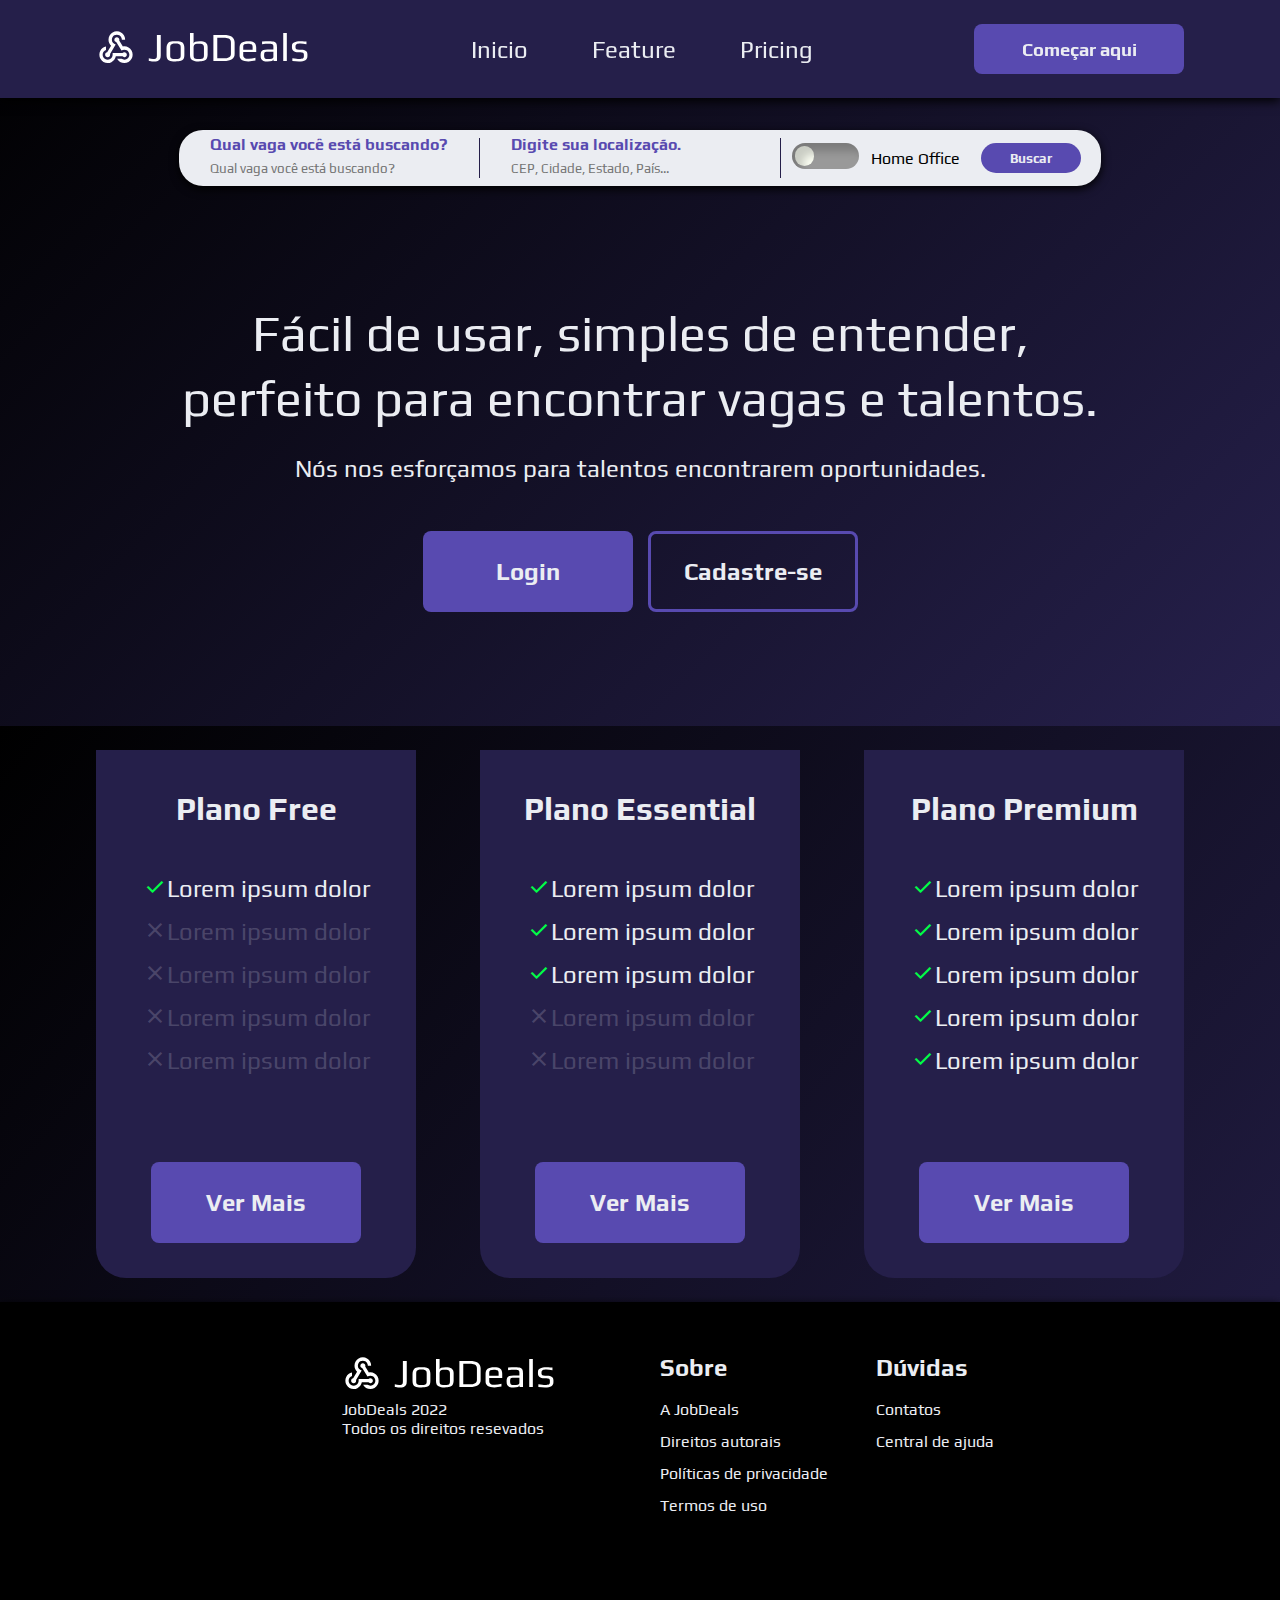
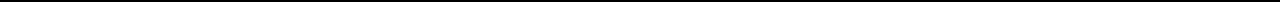
==== index.html @ a7839ed7 "feat: created home page" ====
<!DOCTYPE html>
<html lang="pt-br">
<head>
    <meta charset="UTF-8">
    <meta http-equiv="X-UA-Compatible" content="IE=edge">
    <meta name="viewport" content="width=device-width, initial-scale=1.0">
    <link rel="stylesheet" href="assets/css/style.css">
    <link rel="stylesheet" href="https://fonts.googleapis.com/css2?family=Material+Symbols+Outlined:opsz,wght,FILL,GRAD@20..48,100..700,0..1,-50..200" />
    <title>JobDeals - Onde talentos e oportunidades se encontram.</title>
</head>
<body>
    <header>
        <nav class="nav-bar">
            <div class="logo">
                <a href="index.html"><img src="assets/img/logo.svg" alt="Logo JobDeals"></a>
            </div>
            <div class="nav-list">
                <ul>
                    <li class="nav-item"><a href="index.html" class="nav-link">Inicio</a></li>
                    <li class="nav-item"><a href="#" class="nav-link">Feature</a></li>
                    <li class="nav-item"><a href="#" class="nav-link">Pricing</a></li>
                </ul>
            </div>
            <div class="start-button">
                <button><a href="#">Começar aqui</a></button>
            </div>
            <div class="mobile-menu-icon">
                <button onclick="menuShow()"><img class="icon" src="assets/img/menu_white.svg" alt="botão para abrir o menu"></button>
            </div>
        </nav>
        <div class="mobile-menu">
            <ul>
                <li class="nav-item"><a href="index.html" class="nav-link">Inicio</a></li>
                <li class="nav-item"><a href="#" class="nav-link">Feature</a></li>
                <li class="nav-item"><a href="#" class="nav-link">Pricing</a></li>
            </ul>
            <div class="start-button">
                <button><a href="#">Começar aqui</a></button>
            </div>
        </div>
    </header>
    <script src="assets/js/script.js"></script>
    <form action="">
        <div class="searchbar">
            <div class="searchbar-keyword">
                <div class="searchbar-keyword-filter">
                    <label for="keyword">Qual vaga você está buscando?</label>
                </div>
                <div class="searchbar-keyword-input">
                    <input type="text" name="keyword" id="keyword" placeholder="Qual vaga você está buscando?">
                </div>
            </div>
            <div class="divider">

            </div>
            <div class="searchbar-keyword">
                <div class="searchbar-keyword-filter">
                    <label for="location">Digite sua localização.</label>
                </div>
                <div class="searchbar-keyword-input">
                    <input type="text" name="location" id="location" placeholder="CEP, Cidade, Estado, País...">
                </div>
            </div>
            <div class="divider">
                
            </div>
            <div class="searchbar-mobile-button">
                <div class="searchbar-radio">
                    <label for="home-office" class="radio-home-office">
                        <input type="checkbox" class="home-office" id="home-office">
                        <div class="searchbar-radio-button">
                            <div class="button"></div>
                        </div>
                    </label>
                    <label for="home-office" class="">Home Office</label>
                </div>
                <div class="searchbar-button">
                    <button><a href="#">Buscar</a></button>
                </div>
            </div>
        </div>
    </form>
    <div class="container">
        <div class="index-text">
            <h1>
                Fácil de usar, simples de entender, perfeito para encontrar vagas e talentos.
            </h1>
            <p>
                Nós nos esforçamos para talentos encontrarem oportunidades.
            </p>
            <div class="index-buttons">
                <div class="login-button">
                    <button><a href="#">Login</a></button>
                </div>
                <div class="singup-button">
                    <button><a href="#">Cadastre-se</a></button>
                </div>
            </div>
        </div>
        <div class="index-image">
            <img src="assets/img/img-index.svg" alt="homem com uma lupa procurando canditatos.">
        </div>
    </div>
    <div class="pricing">
        <ul>
            <li class="pricing-title">Plano Free</li>
            <li class="pricing-list-check"><span class="material-symbols-outlined">check</span>Lorem ipsum dolor</li>
            <li class="pricing-list-close"><span class="material-symbols-outlined">close</span>Lorem ipsum dolor</li>     
            <li class="pricing-list-close"><span class="material-symbols-outlined">close</span>Lorem ipsum dolor</li>     
            <li class="pricing-list-close"><span class="material-symbols-outlined">close</span>Lorem ipsum dolor</li>     
            <li class="pricing-list-close"><span class="material-symbols-outlined">close</span>Lorem ipsum dolor</li>     
            <div class="pricing-button">
                <button><a href="#">Ver Mais</a></button>
            </div>
        </ul>
        <ul>
            <li class="pricing-title">Plano Essential</li>
            <li class="pricing-list-check"><span class="material-symbols-outlined">check</span>Lorem ipsum dolor</li>
            <li class="pricing-list-check"><span class="material-symbols-outlined">check</span>Lorem ipsum dolor</li>     
            <li class="pricing-list-check"><span class="material-symbols-outlined">check</span>Lorem ipsum dolor</li>     
            <li class="pricing-list-close"><span class="material-symbols-outlined">close</span>Lorem ipsum dolor</li>     
            <li class="pricing-list-close"><span class="material-symbols-outlined">close</span>Lorem ipsum dolor</li>     
            <div class="pricing-button">
                <button><a href="#">Ver Mais</a></button>
            </div>
        </ul>
        <ul>
            <li class="pricing-title">Plano Premium</li>
            <li class="pricing-list-check"><span class="material-symbols-outlined">check</span>Lorem ipsum dolor</li>
            <li class="pricing-list-check"><span class="material-symbols-outlined">check</span>Lorem ipsum dolor</li>     
            <li class="pricing-list-check"><span class="material-symbols-outlined">check</span>Lorem ipsum dolor</li>     
            <li class="pricing-list-check"><span class="material-symbols-outlined">check</span>Lorem ipsum dolor</li>     
            <li class="pricing-list-check"><span class="material-symbols-outlined">check</span>Lorem ipsum dolor</li>     
            <div class="pricing-button">
                <button><a href="#">Ver Mais</a></button>
            </div>
        </ul>
    </div>
    <footer>
        <div class="foot-bar">
            <div class="foot-logo">
                <a href="index.html"><img src="assets/img/logo.svg" alt="Logo JobDeals"></a>
                <p>JobDeals 2022</p>
                <p>Todos os direitos resevados</p>
            </div>
            <div class="foot-list">
                <ul>
                    <li class="foot-titles">Sobre</li>
                    <li class="foot-item"><a href="#" class="foot-link">A JobDeals</a></li>
                    <li class="foot-item"><a href="#" class="foot-link">Direitos autorais</a></li>
                    <li class="foot-item"><a href="#" class="foot-link">Políticas de privacidade</a></li>
                    <li class="foot-item"><a href="#" class="foot-link">Termos de uso</a></li>
                </ul>
                <ul>
                    <li class="foot-titles">Dúvidas</li>
                    <li class="foot-item"><a href="#" class="foot-link">Contatos</a></li>
                    <li class="foot-item"><a href="#" class="foot-link">Central de ajuda</a></li>
                </ul>
            </div>
        </div>
    </footer>
</body>
</html>
---- assets/css/style.css ----
@import url('https://fonts.googleapis.com/css2?family=Play:wght@400;700&display=swap');

* {
    padding: 0;
    margin: 0;
    box-sizing: border-box;
    font-family: 'Play', sans-serif;
    max-width: 2560px;
}


body {
    overflow-x: hidden;
    width: 100vw;
    height: 100%;
    display: flex;
    flex-direction: column;
    justify-content: center;
    align-items: center;
    background: linear-gradient(135deg, #000000, #584AB0, #7765F0);
    background-size: 600%;
}

/* ---Barra de navegação--- */
header {
    background-color: #251F4A;
    box-shadow: 0px 3px 10px #000000;
    width: 100vw;
    position: -webkit-sticky; /* Necessário para funcionar no Safari */
    position: sticky;
    top: 0;
    z-index: 10;
}

.nav-bar {
    display: flex;
    justify-content: space-between;
    align-items: center;
    padding: 1.5rem 6rem;
    width: 100%;
}

.logo {
    display: flex;
    align-items: center;
}

.nav-list {
    display: flex;
    align-items: center;
}

.nav-list ul {
    display: flex;
    justify-content: center;
    list-style: none;
}

.nav-item {
    margin: 0 2rem;
}

.nav-link {
    text-decoration: none;
    font-size: 1.5rem;
    color: #EBEDF2;
    font-weight: 400;
}

.nav-link:hover{
    color: #7765F0;
    transition: .2s;
}

.start-button button {
    border: none;
    width: 210px;
    height: 50px;
    background-color: #584AB0;
    padding: 0.4rem 1rem;
    border-radius: 8px;
    cursor: pointer;
}

.start-button button a {
    text-decoration: none;
    font-weight: 800;
    font-size: 1.15rem;
    line-height: 37px;
    color: #EBEDF2;
    text-align: center;
}

.mobile-menu-icon {
    display: none;
}

.mobile-menu {
    display: none;
}

/* ---Barra de pesquisa--- */
.searchbar {
    display: flex;
    justify-content: center;
    margin-top: 2rem;
    background-color: #EBEDF2;
    box-shadow: 0px 3px 10px #000000;
    border-radius: 24px;
}

.searchbar-keyword {
    width: 300px;
    height: 56px;
    position: relative;
}

.searchbar-keyword-filter {
    position: absolute;
    top: 5px;
    left: 0.5rem;
    padding-left: calc(1.5rem - 1px);
    color: #584AB0;
    font-weight: 700;
}

.searchbar-keyword-input{
    position: absolute;
    top: 28px;
    left: 0.5rem;
}

.searchbar-keyword-input :focus {
    box-shadow: 0 0 0 0;
    border: 0 none;
    outline: 0;
}

.searchbar-keyword input {
    width: 280px;
    padding: 1px 2px;
    border: 0 none;
    border-color: transparent;
    background-color: transparent;
    transition: none;
    padding-left: calc(1.5rem - 1px);
}

/* ---divisorias--- */
.divider {
    margin-top: 8px;
    width: 1px;
    height: 40px;
    background-color: #251F4A;
}

.searchbar-mobile-button {
    display: flex;
    justify-content: center;
    align-items: center;
    height: 56px;
}

/* ---botão de home ofice--- */
.searchbar-radio {
    display: flex;
    justify-content: space-evenly;
    align-items: center;
    width: 190px;
}

.home-office {
    display: none;
}

.searchbar-radio-button {
    display: inline-block;
    width: 4.2rem;
    height: 1.6rem;
    background-color: #999999;
    box-shadow: inset 0.5rem 0.5rem 0.5rem rgba(0, 0, 0, 0.2);
    border-radius: 32px;
    cursor: pointer;
}

.button{
    width: 1.2rem;
    height: 1.2rem;
    display: flex;
    justify-content: center;
    align-items: center;
    cursor: pointer;
    position: relative;
    top: 0.2rem;
    left: 0.18rem;
    z-index: 1;
    background-color: #FCFFF4;
    box-shadow: inset 0.5rem 0.5rem 0.5rem rgba(0, 0, 0, 0.2);
    border: none;
    border-radius: 32px;
    box-sizing: border-box;
    transition: .3s cubic-bezier(0.895, 0.07, 0.685, 0.68);
}

.home-office:checked ~ .searchbar-radio-button > .button{
    left: 2.85rem;
    box-shadow: inset 0.5rem 0.5rem 0.5rem rgba(0, 0, 0, 0.2);
}

.home-office:checked ~ .searchbar-radio-button{
    background: #40B038;
    box-shadow: inset 0.5rem 0.5rem 0.5rem rgba(0, 0, 0, 0.2);
}

/* ---botão de busca--- */
.searchbar-button {
    display: flex;
    align-items: center;
    width: 120px;
    margin-left: 10PX;
}

.searchbar-button button {
    border: none;
    width: 100px;
    height: 30px;
    background-color: #584AB0;
    padding: 0.4rem 1rem;
    border-radius: 24px;
    cursor: pointer;
}

.searchbar-button button a {
    text-decoration: none;
    font-weight: 800;
    color: #EBEDF2;
    text-align: center;
}


/* ---conteudo da pagina--- */
/* ---texto e imagem--- */
.container {
    width: 80vw;
    height: 80vh;
    display: flex;
    justify-content: center;
}

.index-text {
    width: 50%;
    display: flex;
    justify-content: center;
    align-items: center;
    flex-direction: column;
    color: #EBEDF2;
}

.index-text h1 {
    font-weight: 400;
    font-size: 50px;
    line-height: 65px;
    text-align: center;
}

.index-text p {
    font-weight: 400;
    font-size: 1.5rem;
    line-height: 28px;
    margin-top: 1.5rem;
    text-align: center;
}

.index-image {
    width: 40em;
    height: 100%;
    display: flex;
}

.index-image img {
    margin: 2rem;
}

.index-buttons {
    display: flex;
    flex-direction: row;
    align-items: center;
    justify-content: flex-start;
    margin-top: 3rem;
    gap: 15px;
}

.login-button button {
    border: none;
    width: 210px;
    height: 81px;
    background-color: #584AB0;
    padding: 0.4rem 1rem;
    border-radius: 8px;
    cursor: pointer;
}

.login-button button a {
    text-decoration: none;
    font-weight: 800;
    font-size: 1.5rem;
    line-height: 37px;
    color: #EBEDF2;
    text-align: center;
}

.singup-button button {
    border: 3px solid #584AB0;
    width: 210px;
    height: 81px;
    background-color: transparent;
    padding: 0.4rem 1rem;
    border-radius: 8px;
    cursor: pointer;
    transition: .4s;
}

.singup-button button:hover {
    background-color: #584AB0;
}

.singup-button button a {
    text-decoration: none;
    font-weight: 800;
    font-size: 1.5rem;
    line-height: 37px;
    color: #EBEDF2;
    text-align: center;
}


/* ---Planos--- */
.pricing {
    width: 100%;
    height: 60%;
    display: flex;
    justify-content: center;
    align-items: center;
    background: linear-gradient(130deg, #000000, #584AB0);
    background-size: 350%;
}

.pricing ul {
    display: block;
    width: 20rem;
    height: 33rem;
    margin: 1.5rem 2rem;
    background-color: #251F4A;
    border-radius: 0 0 30px 30px;
}

.pricing ul li{
    display: flex;
    justify-content: center;
    padding: 0.5rem 1rem;
}

.pricing-title {
    display: flex;
    color: #EBEDF2;
    font-weight: 800;
    font-size: 2rem;
    margin: 2rem 0;
}

.pricing-list-check {
    display: flex;
    text-decoration: none;
    color: #EBEDF2;
    font-size: 1.5rem;
}

.pricing-list-check span {
    color: #00FF47;
}

.pricing-list-close {
    display: flex;
    text-decoration: none;
    color: #EBEDF233 ;
    font-size: 1.5rem;
}

.pricing-list-close span {
    color: #EBEDF233;
}

.pricing-button{
    display: flex;
    justify-content: center;
    margin-top: 5rem;
}

.pricing-button button {
    border: none;
    width: 210px;
    height: 81px;
    background-color: #584AB0;
    padding: 0.4rem 1rem;
    border-radius: 8px;
    cursor: pointer;
}

.pricing-button button a {
    text-decoration: none;
    font-weight: 800;
    font-size: 1.5rem;
    line-height: 37px;
    color: #EBEDF2;
    text-align: center;
}

/* ---rodapé da pagina--- */
footer {
    background-color: #000000;
    box-shadow: 0px 3px 10px #000000;
    width: 100vw;
    height: 300px;
}

.foot-bar {
    display: flex;
    height: 100%;
    justify-content: center ;
    align-items: flex-start;
}

.foot-logo {
    display: flex;
    align-self: flex-start;
    flex-direction: column;
    margin: 3em 5em;
    color: #EBEDF2;
}

.foot-list{
    display: flex;
    align-items: flex-start;
    margin-top: 40px;
}

.foot-list ul { 
    display: block;
    justify-content: center;
    align-items: flex-start;
    list-style: none;
}

.foot-titles {
    margin: 0.5em 1em 0.8em;
    color: #EBEDF2;
    font-size: 1.5rem;
    font-weight: 800;
}

.foot-item {
    margin: 0.8em 1.5em;
    color: #EBEDF2;
}

.foot-link {
    text-decoration: none;
    color: #EBEDF2;
    font-weight: 400;
}

@media (max-width: 1366px) {
    .container {
        height: 60vh;
    }
    .index-image{
        display: none;
    }
    .index-text {
        width: 90%;
    }
}

@media (max-width: 1150px) {   
    .nav-bar {
        padding: 1.5rem 4rem;
    }

    .nav-item {
        display: none;
    }

    .start-button {
        display: none;
    }

    .mobile-menu-icon {
        display: block;
    }

    .mobile-menu-icon button {
        background-color: transparent;
        border: none;
        cursor: pointer;
    }

    .display-mobile-menu {
        display: flex;
        width: 100%;
    }

    .mobile-menu ul {
        display: flex;
        flex-direction: column;
        text-align: center;
        padding-bottom: 1rem;
    }

    .mobile-menu .nav-item {
        display: block;
        padding-top: 1.2rem;
    }

    .mobile-menu .start-button {
        display: block;
        padding: 1rem 2rem;
    }

    .mobile-menu .start-button button {
        width: 100%;
    }

    .open {
        display: block;
    }

    .pricing {
        align-items: center;
        flex-direction: column;
    }

    .pricing ul {
        width: 30rem;
    }

    .searchbar {
        flex-direction: column;
    }

    .searchbar-keyword {
        width: 420px;
    }

    .divider {
        margin-top: 5px;
        width: 100%;
        height: 1px;
        background-color: #251F4A;
    }
}
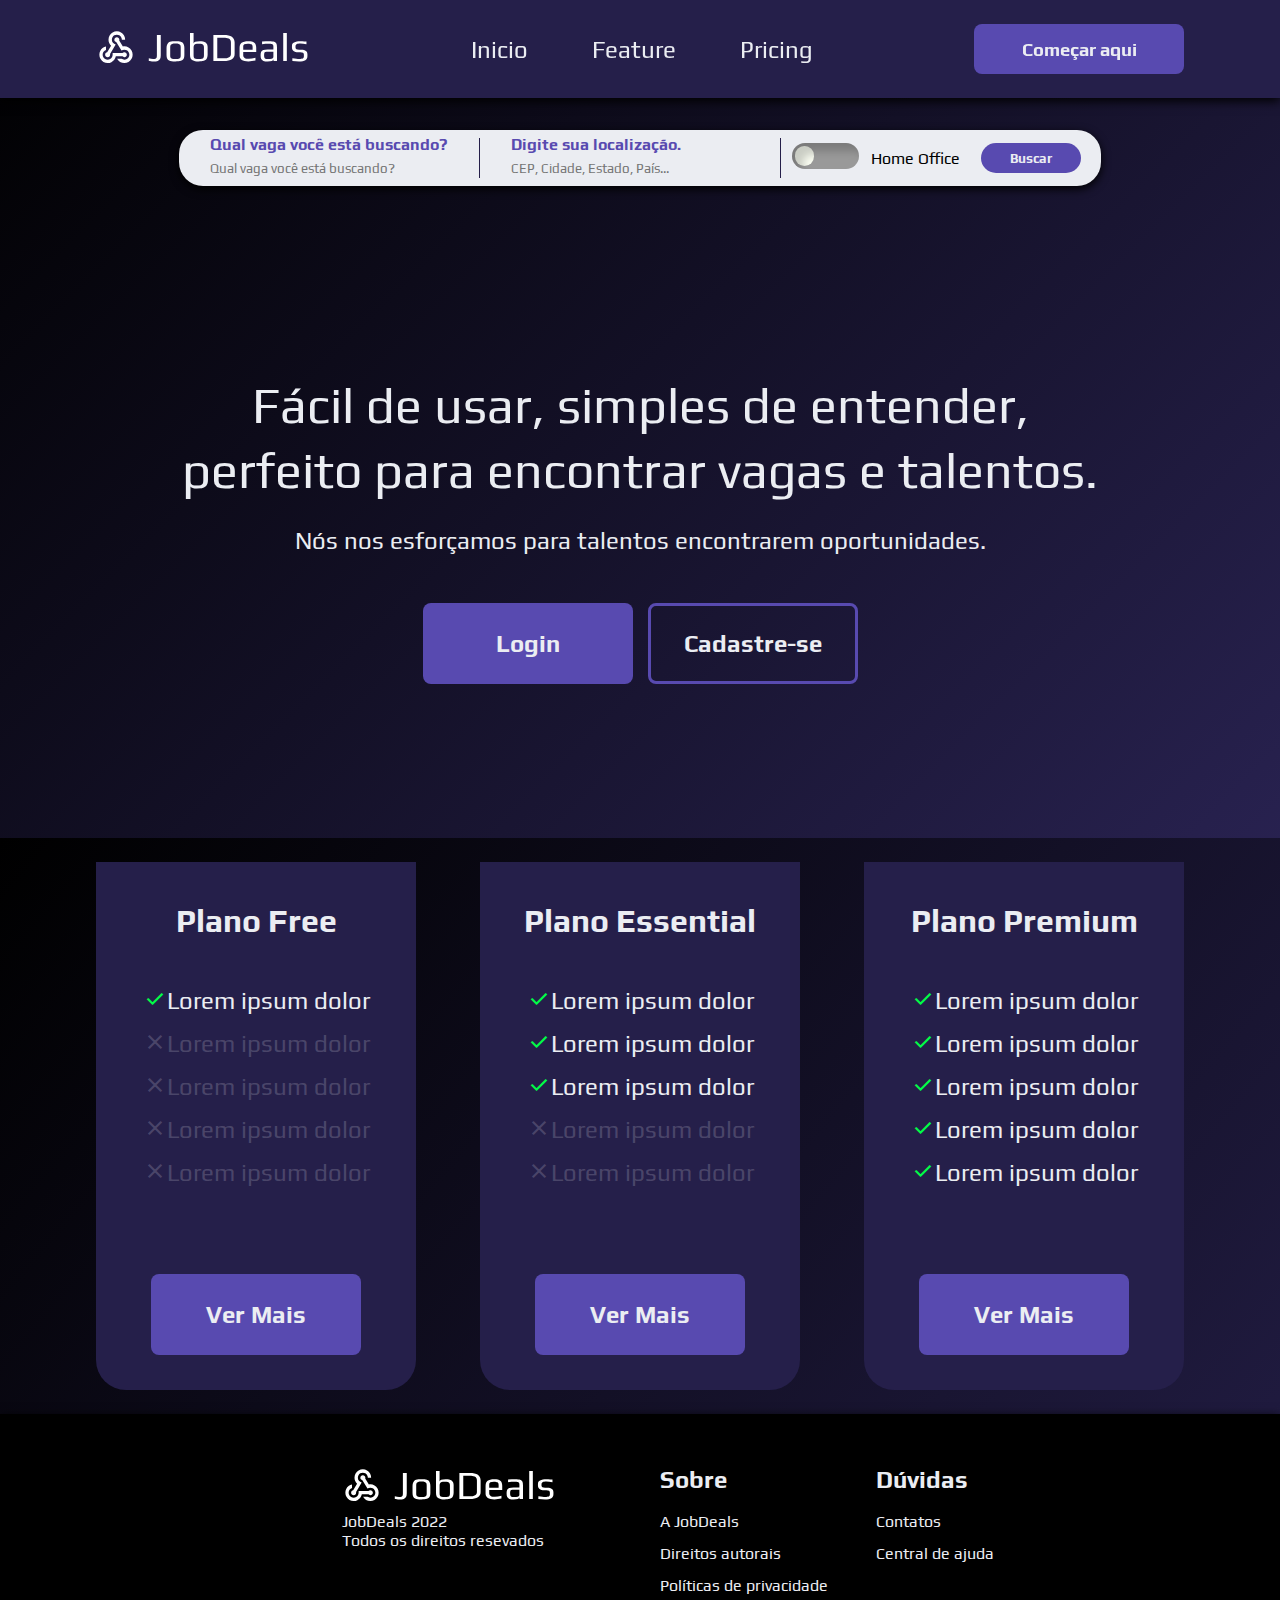
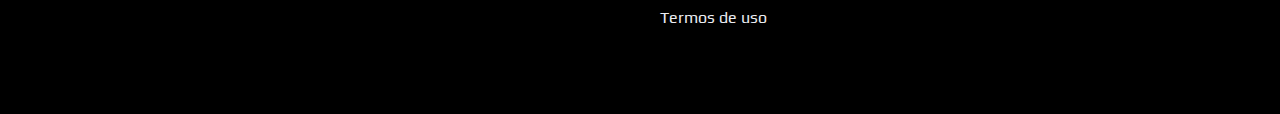
==== commit dbfb4b71: "Responsive inserted to 530px" ====
--- a/index.html
+++ b/index.html
@@ -12,7 +12,11 @@
     <header>
         <nav class="nav-bar">
             <div class="logo">
-                <a href="index.html"><img src="assets/img/logo.svg" alt="Logo JobDeals"></a>
+                <a href="index.html">
+                    <picture>
+                        <img src="assets/img/logo.svg" alt="Logo JobDeals">
+                    </picture>
+                </a>
             </div>
             <div class="nav-list">
                 <ul>
--- a/assets/css/style.css
+++ b/assets/css/style.css
@@ -45,6 +45,10 @@
     align-items: center;
 }
 
+.logo img {
+    max-width: 100%;
+}
+
 .nav-list {
     display: flex;
     align-items: center;
@@ -103,7 +107,7 @@
 .searchbar {
     display: flex;
     justify-content: center;
-    margin-top: 2rem;
+    margin: 2rem 0;
     background-color: #EBEDF2;
     box-shadow: 0px 3px 10px #000000;
     border-radius: 24px;
@@ -248,6 +252,7 @@
 }
 
 .index-text {
+    margin-top: 5rem;
     width: 50%;
     display: flex;
     justify-content: center;
@@ -338,6 +343,7 @@
 .pricing {
     width: 100%;
     height: 60%;
+    margin-top: 5rem;
     display: flex;
     justify-content: center;
     align-items: center;
@@ -470,6 +476,9 @@
 }
 
 @media (max-width: 1366px) {
+    body {
+        overflow-x: hidden;
+    }
     .container {
         height: 60vh;
     }
@@ -482,6 +491,9 @@
 }
 
 @media (max-width: 1150px) {   
+    body {
+        overflow-x: hidden;
+    }
     .nav-bar {
         padding: 1.5rem 4rem;
     }
@@ -557,4 +569,54 @@
         height: 1px;
         background-color: #251F4A;
     }
+}
+
+@media (max-width: 920px) {
+    .index-text h1 {
+        font-size: 2.5rem;
+    }
+    .index-text p {
+        font-size: 1.3rem;
+    }
+    footer {
+        height: 25rem;
+    }
+    .foot-bar {
+        flex-direction: column;
+        align-items: center;
+    }
+    .foot-logo {
+        margin: 0 3rem;
+    }
+    .foot-list{
+        margin: 2rem 0 3rem 0;
+    }
+}
+
+@media (max-width: 530px) {
+    .logo {
+        width: 180px;
+        height: 36px;
+    }
+    .nav-bar {
+        padding: 1.5rem 2rem;
+    }
+    .index-text h1 {
+        font-size: 2rem;
+    }
+    .index-text p {
+        font-size: 1rem;
+    }
+    .pricing ul {
+        width: 20rem;
+    }
+    .index-buttons {
+        flex-direction: column;
+    }
+    .container {
+        height: 80vh;
+    }
+    .searchbar-keyword {
+        width: 300px;
+    }
 }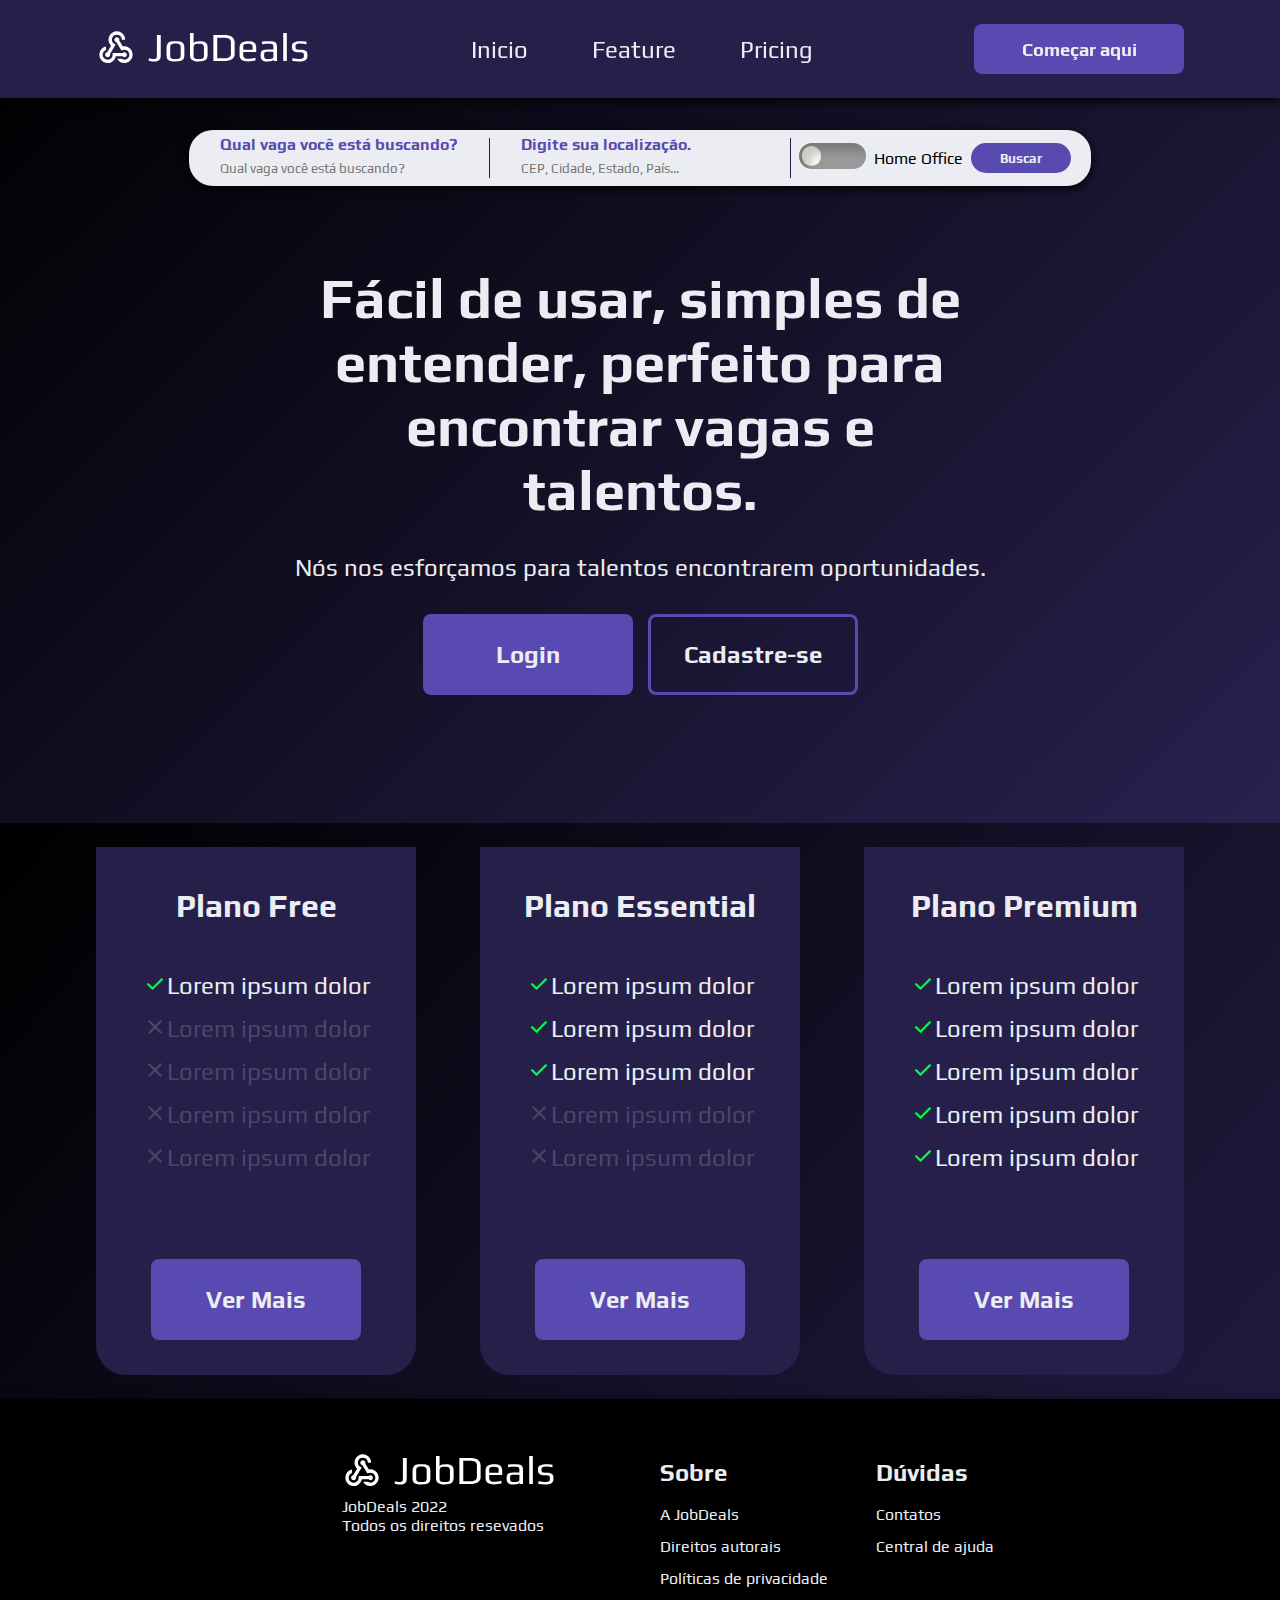
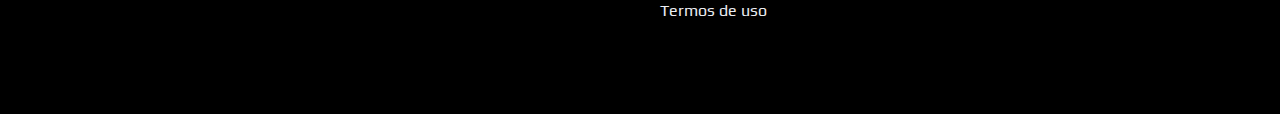
==== commit 825396d1: "favicon enable" ====
--- a/index.html
+++ b/index.html
@@ -4,6 +4,9 @@
     <meta charset="UTF-8">
     <meta http-equiv="X-UA-Compatible" content="IE=edge">
     <meta name="viewport" content="width=device-width, initial-scale=1.0">
+    <link rel="apple-touch-icon" sizes="180x180" href="assets/img/apple-touch-icon.png">
+    <link rel="icon" type="image/png" sizes="32x32" href="assets/img/favicon-32x32.png">
+    <link rel="icon" type="image/png" sizes="16x16" href="assets/img/favicon-16x16.png">
     <link rel="stylesheet" href="assets/css/style.css">
     <link rel="stylesheet" href="https://fonts.googleapis.com/css2?family=Material+Symbols+Outlined:opsz,wght,FILL,GRAD@20..48,100..700,0..1,-50..200" />
     <title>JobDeals - Onde talentos e oportunidades se encontram.</title>
--- a/assets/css/style.css
+++ b/assets/css/style.css
@@ -170,7 +170,7 @@
     display: flex;
     justify-content: space-evenly;
     align-items: center;
-    width: 190px;
+    width: 180px;
 }
 
 .home-office {
@@ -221,7 +221,6 @@
     display: flex;
     align-items: center;
     width: 120px;
-    margin-left: 10PX;
 }
 
 .searchbar-button button {
@@ -246,39 +245,42 @@
 /* ---texto e imagem--- */
 .container {
     width: 80vw;
-    height: 80vh;
+    height: 80%;
     display: flex;
     justify-content: center;
 }
 
 .index-text {
-    margin-top: 5rem;
+    margin: 3rem 0;
     width: 50%;
     display: flex;
-    justify-content: center;
-    align-items: center;
+    align-items: center;
+    justify-content: center;
     flex-direction: column;
     color: #EBEDF2;
 }
 
 .index-text h1 {
-    font-weight: 400;
-    font-size: 50px;
-    line-height: 65px;
+    font-weight: 600;
+    font-size: clamp(1.6rem, 6.5vw + 0.1rem, 3.5rem);
+    line-height: clamp(1.9rem, 8vw + 0.1rem, 4rem);
+    margin-bottom: 2rem;
+    max-width: 650px;
+    min-width: 650px;
     text-align: center;
 }
 
 .index-text p {
     font-weight: 400;
-    font-size: 1.5rem;
+    font-size: clamp(1rem, 2.5vw + 0.1rem, 1.5rem);
     line-height: 28px;
-    margin-top: 1.5rem;
+    margin-bottom: 2rem;
     text-align: center;
 }
 
 .index-image {
     width: 40em;
-    height: 100%;
+    height: 42em;
     display: flex;
 }
 
@@ -290,8 +292,7 @@
     display: flex;
     flex-direction: row;
     align-items: center;
-    justify-content: flex-start;
-    margin-top: 3rem;
+    justify-content: center;
     gap: 15px;
 }
 
@@ -426,12 +427,11 @@
     background-color: #000000;
     box-shadow: 0px 3px 10px #000000;
     width: 100vw;
-    height: 300px;
+    height: 35vh;
 }
 
 .foot-bar {
     display: flex;
-    height: 100%;
     justify-content: center ;
     align-items: flex-start;
 }
@@ -447,7 +447,7 @@
 .foot-list{
     display: flex;
     align-items: flex-start;
-    margin-top: 40px;
+    margin-top: 3em;
 }
 
 .foot-list ul { 
@@ -476,12 +476,6 @@
 }
 
 @media (max-width: 1366px) {
-    body {
-        overflow-x: hidden;
-    }
-    .container {
-        height: 60vh;
-    }
     .index-image{
         display: none;
     }
@@ -491,9 +485,6 @@
 }
 
 @media (max-width: 1150px) {   
-    body {
-        overflow-x: hidden;
-    }
     .nav-bar {
         padding: 1.5rem 4rem;
     }
@@ -572,12 +563,6 @@
 }
 
 @media (max-width: 920px) {
-    .index-text h1 {
-        font-size: 2.5rem;
-    }
-    .index-text p {
-        font-size: 1.3rem;
-    }
     footer {
         height: 25rem;
     }
@@ -586,14 +571,15 @@
         align-items: center;
     }
     .foot-logo {
-        margin: 0 3rem;
+        margin: 2em 2em;
+        align-self: center;
     }
     .foot-list{
-        margin: 2rem 0 3rem 0;
-    }
-}
-
-@media (max-width: 530px) {
+        margin: 1em 0 2em 0;
+    }
+}
+
+@media (max-width: 630px) {
     .logo {
         width: 180px;
         height: 36px;
@@ -601,22 +587,70 @@
     .nav-bar {
         padding: 1.5rem 2rem;
     }
+    .searchbar-keyword {
+        width: 300px;
+    }
     .index-text h1 {
-        font-size: 2rem;
-    }
-    .index-text p {
-        font-size: 1rem;
+        max-width: 450px;
+        min-width: 450px;
+    }
+    .index-buttons {
+        flex-direction: column;
     }
     .pricing ul {
         width: 20rem;
     }
-    .index-buttons {
+}
+
+@media (max-width: 450px) {
+    .index-text h1 {
+        font-size: 1.5rem;
+        max-width: 270px;
+        min-width: 270px;
+    }
+    .foot-list {
         flex-direction: column;
     }
-    .container {
-        height: 80vh;
-    }
     .searchbar-keyword {
-        width: 300px;
+        width: 270px;
+    }
+    .searchbar-mobile-button {
+        display: flex;
+        flex-direction: column;
+        height: 80px;
+    }   
+    .searchbar-keyword-filter {
+        padding-left: 0.5rem;
+    }
+    .searchbar-keyword input {
+        padding-left: 0.5rem;
+        width: 240px;
+    } 
+    .searchbar-button {
+        margin-top: 0.3rem;
+    }
+    .pricing ul {
+        height: 29rem;
+    }
+    .pricing ul {
+        width: 16rem;
+    }
+    .pricing-title {
+        font-size: 1.8rem;
+    }
+    .pricing-list-check {
+        font-size: 1.2rem;
+    }
+    .pricing-list-check span {
+        font-size: 1.4rem;
+    }
+    .pricing-list-close {
+        font-size: 1.2rem;
+    }
+    .pricing-list-close span {
+        font-size: 1.4rem;
+    }
+    .pricing-button{
+        margin-top: 2rem;
     }
 }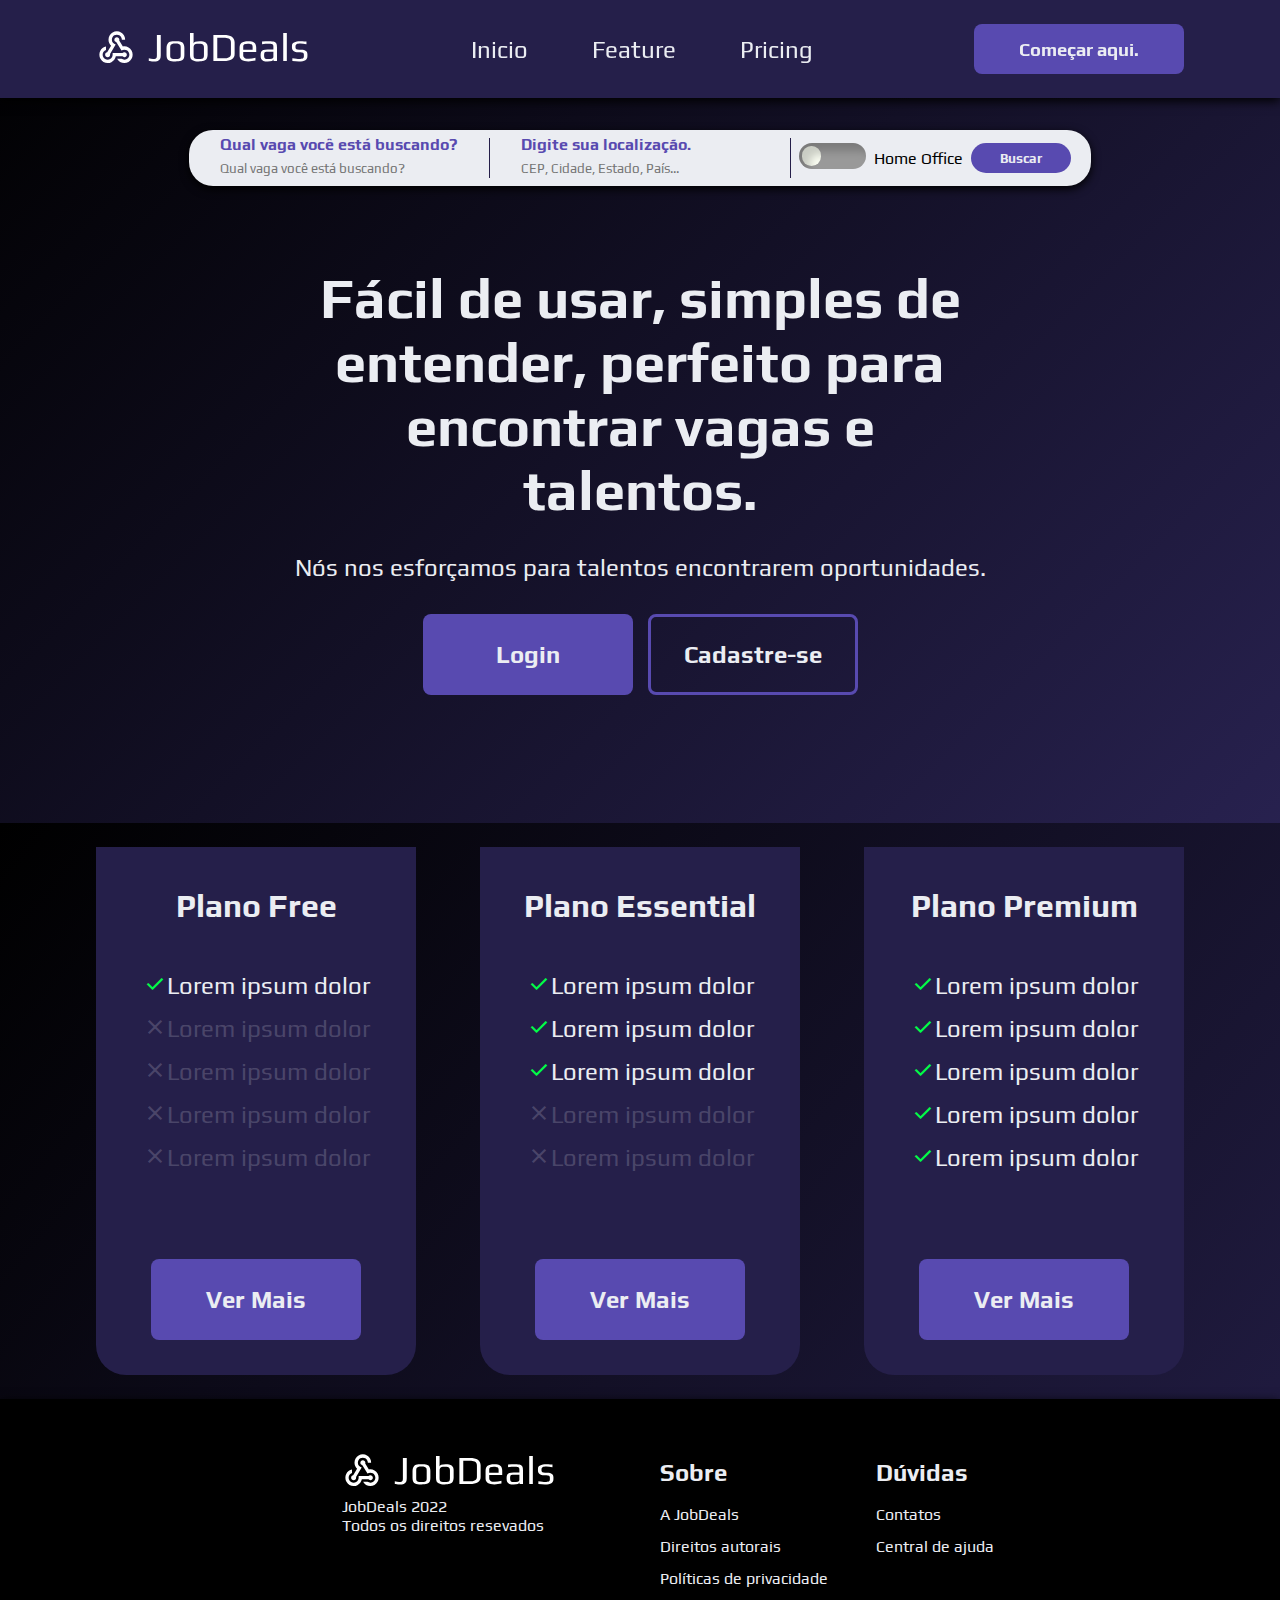
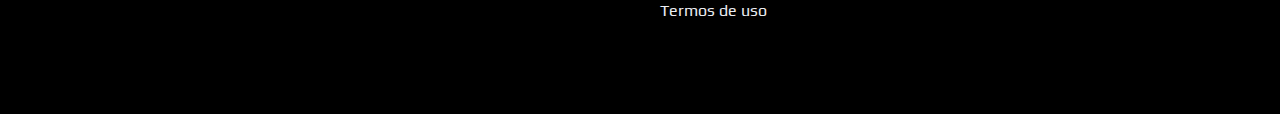
==== commit 069d11d8: "teste" ====
--- a/index.html
+++ b/index.html
@@ -29,7 +29,7 @@
                 </ul>
             </div>
             <div class="start-button">
-                <button><a href="#">Começar aqui</a></button>
+                <button><a href="#">Começar aqui.</a></button>
             </div>
             <div class="mobile-menu-icon">
                 <button onclick="menuShow()"><img class="icon" src="assets/img/menu_white.svg" alt="botão para abrir o menu"></button>
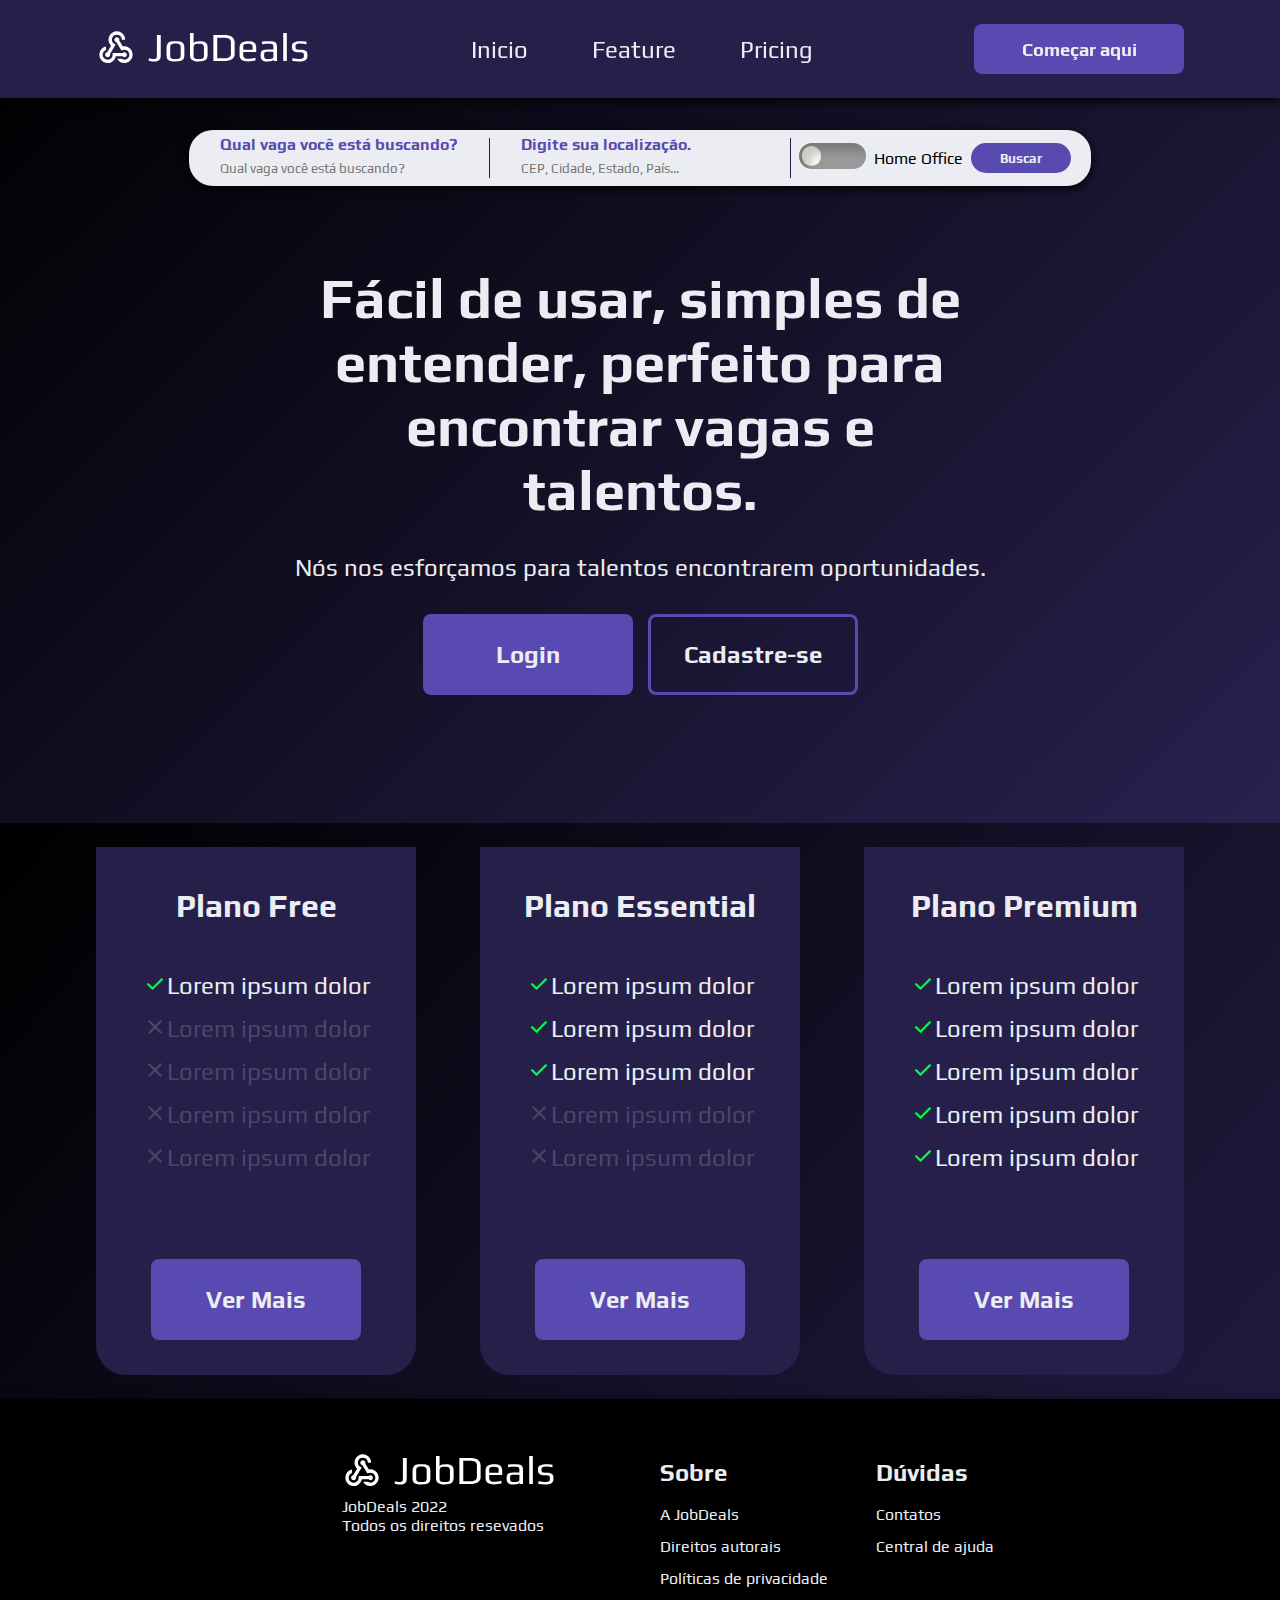
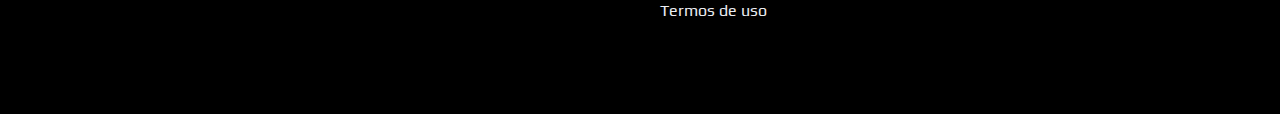
==== commit b4183b69: "singup" ====
--- a/index.html
+++ b/index.html
@@ -29,7 +29,7 @@
                 </ul>
             </div>
             <div class="start-button">
-                <button><a href="#">Começar aqui.</a></button>
+                <button><a href="signup.html">Começar aqui</a></button>
             </div>
             <div class="mobile-menu-icon">
                 <button onclick="menuShow()"><img class="icon" src="assets/img/menu_white.svg" alt="botão para abrir o menu"></button>
@@ -100,7 +100,7 @@
                     <button><a href="#">Login</a></button>
                 </div>
                 <div class="singup-button">
-                    <button><a href="#">Cadastre-se</a></button>
+                    <button><a href="signup.html">Cadastre-se</a></button>
                 </div>
             </div>
         </div>
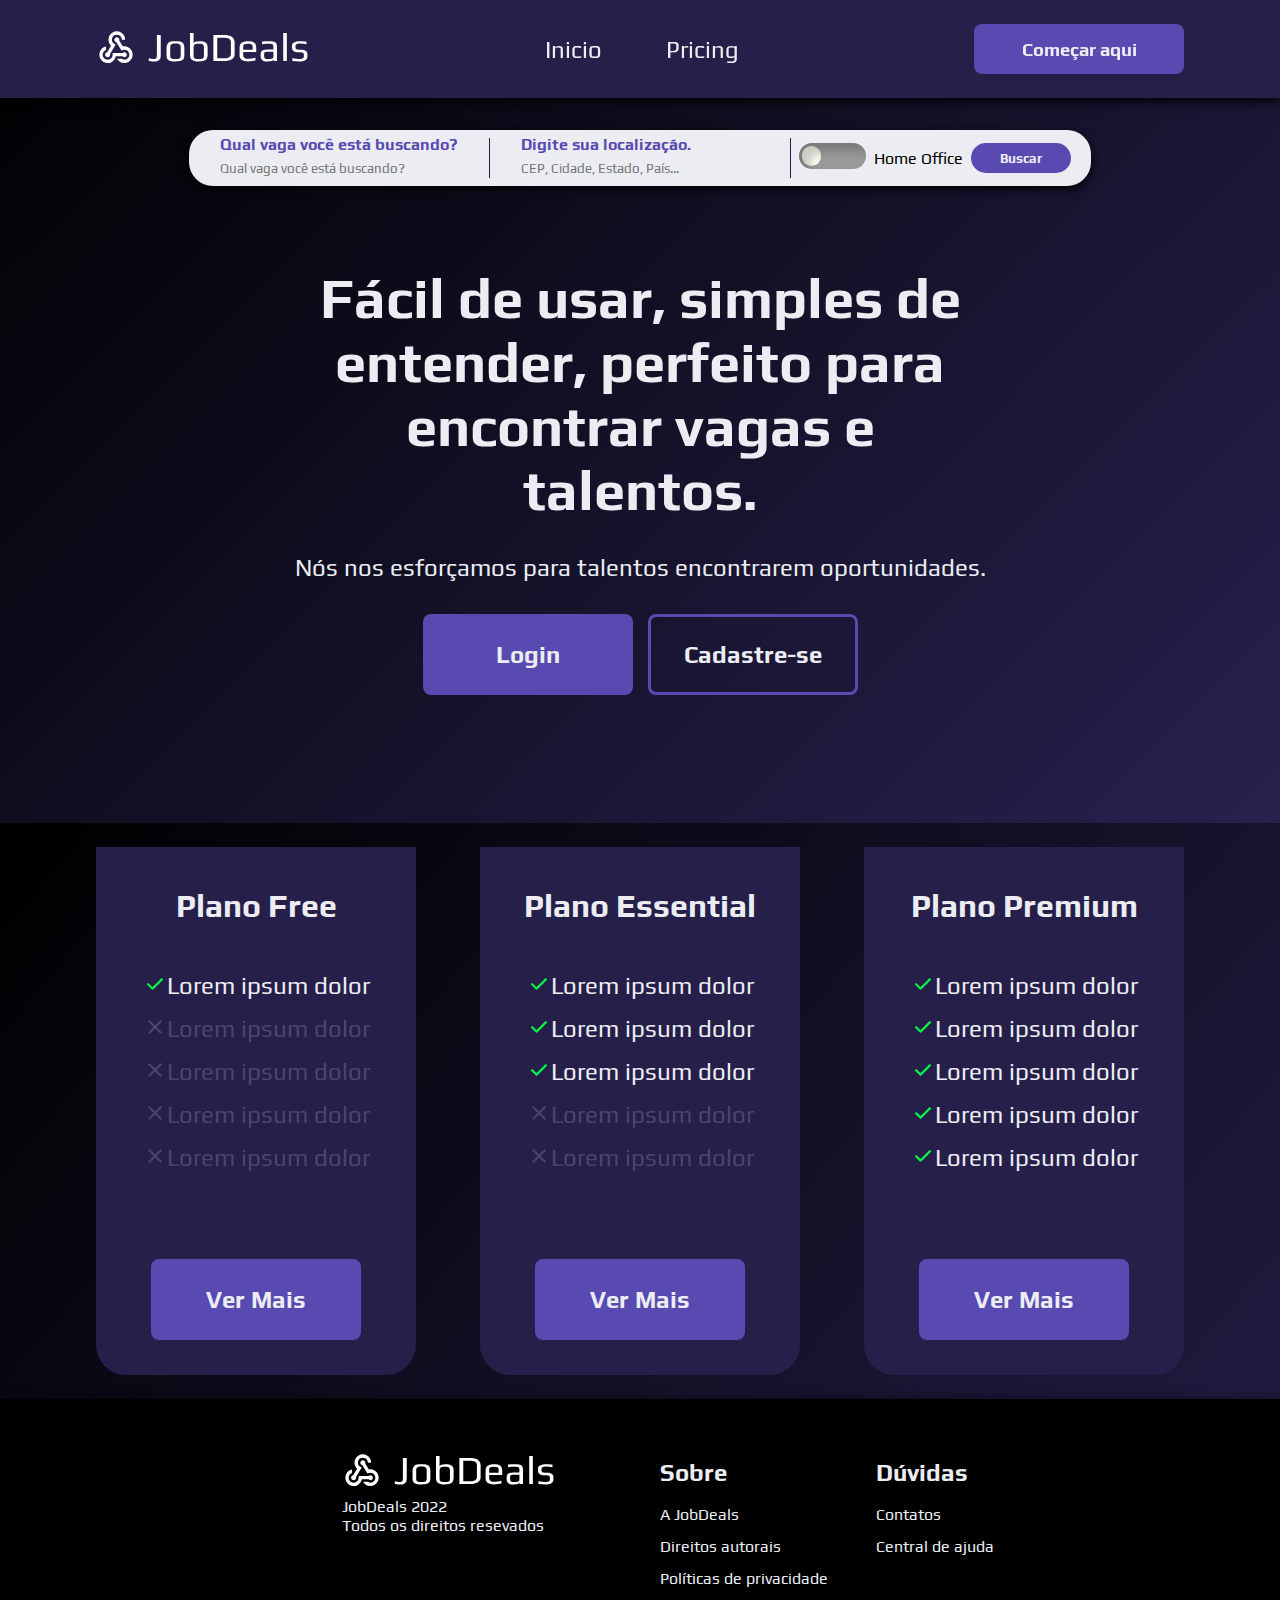
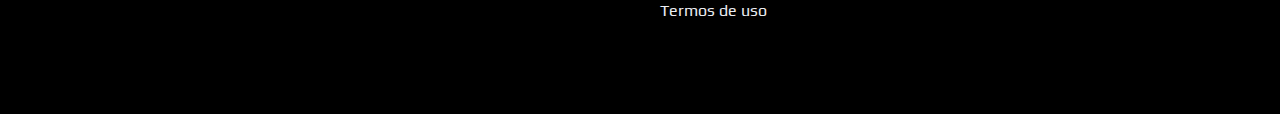
==== commit c3b496be: "Acrescentado paginas de perfil, login e pricing" ====
--- a/index.html
+++ b/index.html
@@ -9,6 +9,7 @@
     <link rel="icon" type="image/png" sizes="16x16" href="assets/img/favicon-16x16.png">
     <link rel="stylesheet" href="assets/css/style.css">
     <link rel="stylesheet" href="https://fonts.googleapis.com/css2?family=Material+Symbols+Outlined:opsz,wght,FILL,GRAD@20..48,100..700,0..1,-50..200" />
+    <script src="assets/js/script.js"></script>
     <title>JobDeals - Onde talentos e oportunidades se encontram.</title>
 </head>
 <body>
@@ -23,9 +24,8 @@
             </div>
             <div class="nav-list">
                 <ul>
-                    <li class="nav-item"><a href="index.html" class="nav-link">Inicio</a></li>
-                    <li class="nav-item"><a href="#" class="nav-link">Feature</a></li>
-                    <li class="nav-item"><a href="#" class="nav-link">Pricing</a></li>
+                    <li class="nav-item"><a href="index.html" class="nav-link">Inicio</a></li>                    
+                    <li class="nav-item"><a href="pricing.html" class="nav-link">Pricing</a></li>
                 </ul>
             </div>
             <div class="start-button">
@@ -38,15 +38,13 @@
         <div class="mobile-menu">
             <ul>
                 <li class="nav-item"><a href="index.html" class="nav-link">Inicio</a></li>
-                <li class="nav-item"><a href="#" class="nav-link">Feature</a></li>
-                <li class="nav-item"><a href="#" class="nav-link">Pricing</a></li>
+                <li class="nav-item"><a href="pricing.html" class="nav-link">Pricing</a></li>
             </ul>
             <div class="start-button">
-                <button><a href="#">Começar aqui</a></button>
+                <button><a href="signup.html">Começar aqui</a></button>
             </div>
         </div>
     </header>
-    <script src="assets/js/script.js"></script>
     <form action="">
         <div class="searchbar">
             <div class="searchbar-keyword">
@@ -97,7 +95,7 @@
             </p>
             <div class="index-buttons">
                 <div class="login-button">
-                    <button><a href="#">Login</a></button>
+                    <button><a href="login.html">Login</a></button>
                 </div>
                 <div class="singup-button">
                     <button><a href="signup.html">Cadastre-se</a></button>
@@ -117,7 +115,7 @@
             <li class="pricing-list-close"><span class="material-symbols-outlined">close</span>Lorem ipsum dolor</li>     
             <li class="pricing-list-close"><span class="material-symbols-outlined">close</span>Lorem ipsum dolor</li>     
             <div class="pricing-button">
-                <button><a href="#">Ver Mais</a></button>
+                <button><a href="pricing.html">Ver Mais</a></button>
             </div>
         </ul>
         <ul>
@@ -128,7 +126,7 @@
             <li class="pricing-list-close"><span class="material-symbols-outlined">close</span>Lorem ipsum dolor</li>     
             <li class="pricing-list-close"><span class="material-symbols-outlined">close</span>Lorem ipsum dolor</li>     
             <div class="pricing-button">
-                <button><a href="#">Ver Mais</a></button>
+                <button><a href="pricing.html">Ver Mais</a></button>
             </div>
         </ul>
         <ul>
@@ -139,7 +137,7 @@
             <li class="pricing-list-check"><span class="material-symbols-outlined">check</span>Lorem ipsum dolor</li>     
             <li class="pricing-list-check"><span class="material-symbols-outlined">check</span>Lorem ipsum dolor</li>     
             <div class="pricing-button">
-                <button><a href="#">Ver Mais</a></button>
+                <button><a href="pricing.html">Ver Mais</a></button>
             </div>
         </ul>
     </div>
